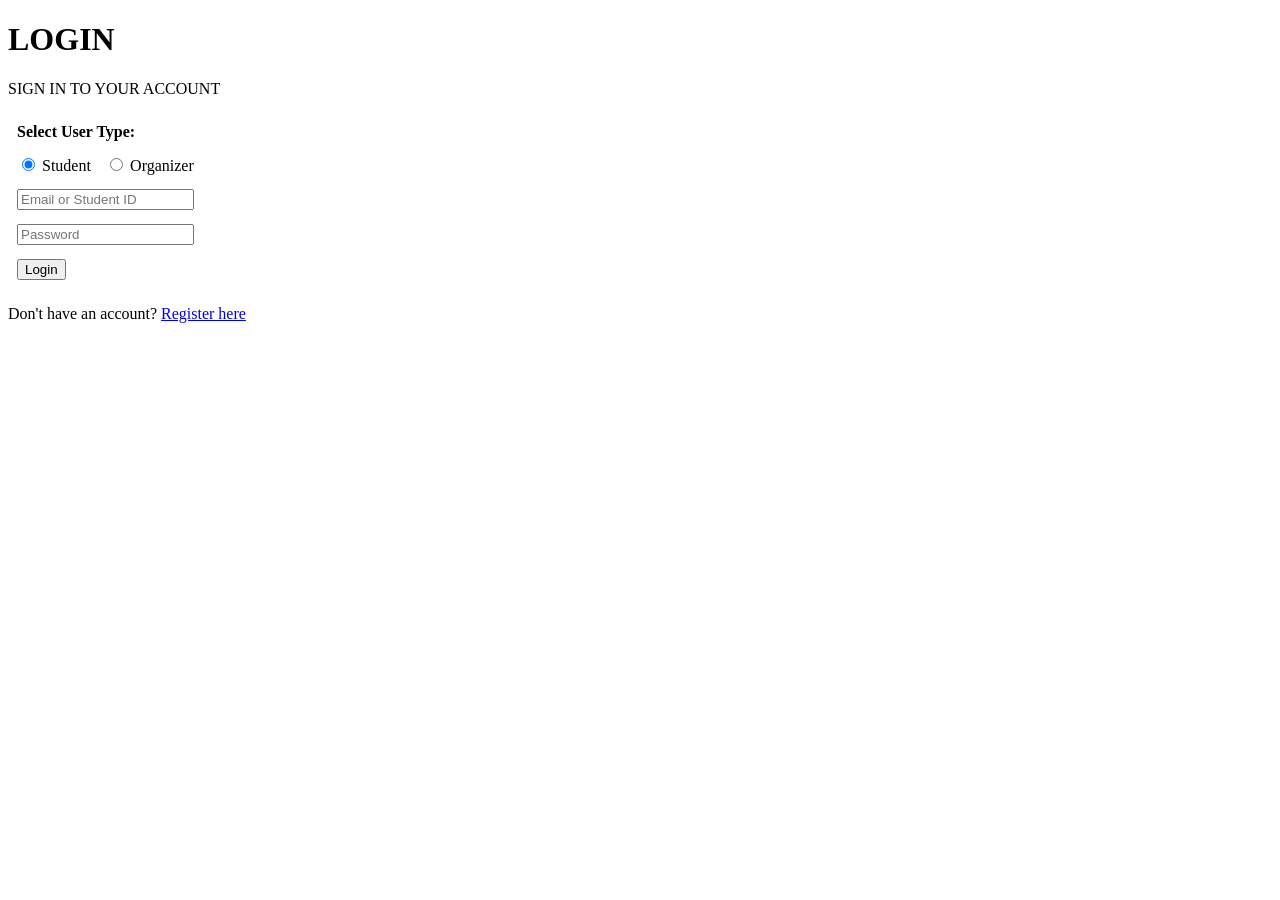
==== index.html @ cda1820b "Add admin and shared HTML pages" ====
<!doctype html>
<html>
  <head>
    <title>CampusConnect - Login</title>
    <meta charset="UTF-8" />
  </head>
  <body>
    <h1>LOGIN</h1>
    <p>SIGN IN TO YOUR ACCOUNT</p>

    <form>
      <table border="0" cellspacing="4" cellpadding="5">
        <tr>
          <td colspan="2">
            <b>Select User Type:</b>
          </td>
        </tr>
        <tr>
          <td>
            <input type="radio" name="role" value="student" checked />
            Student
          </td>
          <td>
            <input type="radio" name="role" value="organizer" />
            Organizer
          </td>
        </tr>
        <tr>
          <td colspan="2">
            <input
              type="text"
              name="loginId"
              placeholder="Email or Student ID"
              required
            />
          </td>
        </tr>
        <tr>
          <td colspan="2">
            <input
              type="password"
              name="password"
              placeholder="Password"
              required
            />
          </td>
        </tr>
        <tr>
          <td colspan="2">
            <input type="button" value="Login" />
          </td>
        </tr>
      </table>
    </form>

    <p>
      Don't have an account?
      <a href="register.html">Register here</a>
    </p>
  </body>
</html>
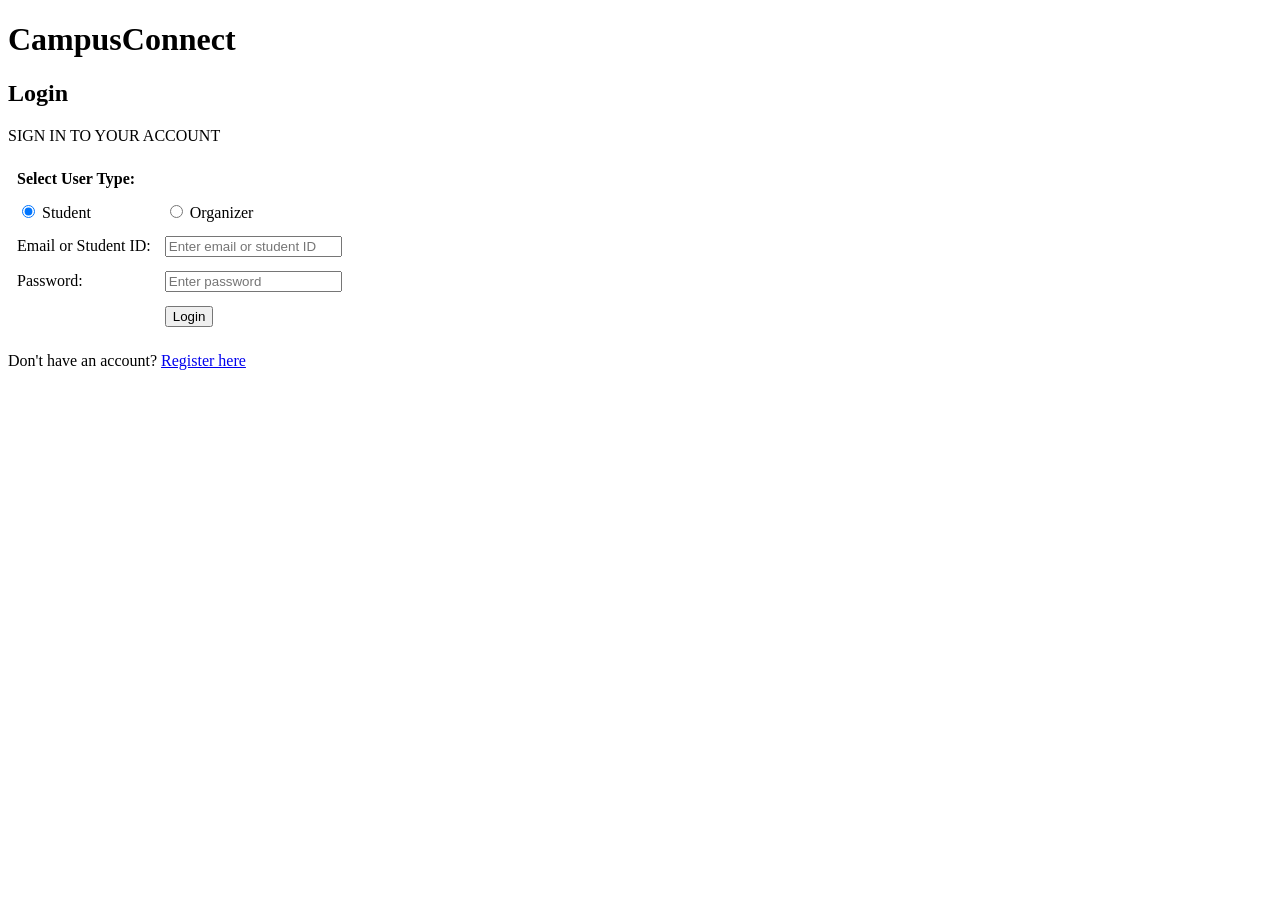
==== commit 540f0453: "Add functional storyboard buttons and navigation" ====
--- a/index.html
+++ b/index.html
@@ -5,13 +5,14 @@
     <meta charset="UTF-8" />
   </head>
   <body>
-    <h1>LOGIN</h1>
+    <h1>CampusConnect</h1>
+    <h2>Login</h2>
     <p>SIGN IN TO YOUR ACCOUNT</p>
 
-    <form>
+    <form onsubmit="return loginDemo(event);">
       <table border="0" cellspacing="4" cellpadding="5">
         <tr>
-          <td colspan="2">
+          <td colspan="3">
             <b>Select User Type:</b>
           </td>
         </tr>
@@ -26,28 +27,31 @@
           </td>
         </tr>
         <tr>
+          <td>Email or Student ID:</td>
           <td colspan="2">
             <input
               type="text"
               name="loginId"
-              placeholder="Email or Student ID"
+              placeholder="Enter email or student ID"
               required
             />
           </td>
         </tr>
         <tr>
+          <td>Password:</td>
           <td colspan="2">
             <input
               type="password"
               name="password"
-              placeholder="Password"
+              placeholder="Enter password"
               required
             />
           </td>
         </tr>
         <tr>
+          <td></td>
           <td colspan="2">
-            <input type="button" value="Login" />
+            <input type="submit" value="Login" />
           </td>
         </tr>
       </table>
@@ -57,5 +61,23 @@
       Don't have an account?
       <a href="register.html">Register here</a>
     </p>
+
+    <script>
+      function loginDemo(event) {
+        event.preventDefault();
+
+        var role = document.querySelector('input[name="role"]:checked').value;
+
+        if (role == "student") {
+          window.location.href = "student/student-dashboard.html";
+        } else if (role == "organizer") {
+          window.location.href = "organizer/organizer-dashboard.html";
+        } else {
+          window.location.href = "admin/admin-dashboard.html";
+        }
+
+        return false;
+      }
+    </script>
   </body>
 </html>
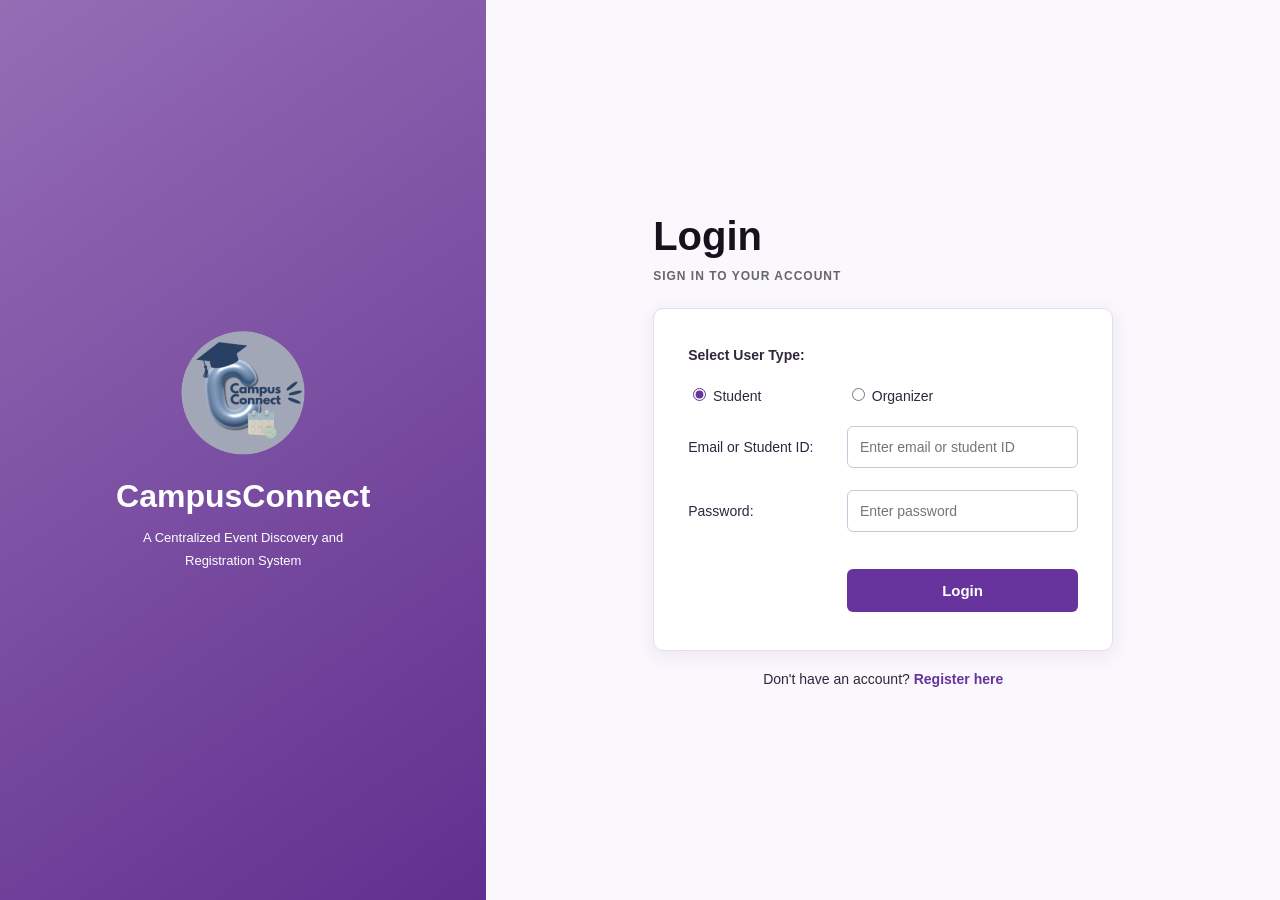
==== commit fced0bbf: "Complete CampusConnect interface styling and functionality" ====
--- a/index.html
+++ b/index.html
@@ -3,9 +3,14 @@
   <head>
     <title>CampusConnect - Login</title>
     <meta charset="UTF-8" />
+    <meta name="viewport" content="width=device-width, initial-scale=1.0" />
+    <link rel="stylesheet" href="css/style.css" />
   </head>
-  <body>
-    <h1>CampusConnect</h1>
+  <body class="login-page">
+    <h1>
+      <img src="images/logo.png" alt="CampusConnect Logo" class="auth-logo" />
+      CampusConnect
+    </h1>
     <h2>Login</h2>
     <p>SIGN IN TO YOUR ACCOUNT</p>
 
--- a/css/style.css
+++ b/css/style.css
@@ -0,0 +1,2965 @@
+/* ====================================
+   CAMPUSCONNECT - SHARED STYLESHEET
+   ==================================== */
+
+/* GENERAL PAGE DESIGN */
+* {
+    box-sizing: border-box;
+}
+
+body {
+    font-family: Arial, sans-serif;
+    background-color: #f8f5fc;
+    color: #30263d;
+    margin: 0;
+    padding: 30px;
+}
+
+/* CAMPUSCONNECT HEADER */
+body>h1 {
+    background: linear-gradient(120deg, #542481, #9264b4);
+    color: white;
+    padding: 25px 30px;
+    margin: -30px -30px 20px;
+    font-size: 30px;
+}
+
+/* HEADINGS */
+h2 {
+    color: #49236e;
+    font-size: 27px;
+    margin-top: 25px;
+}
+
+h3 {
+    color: #67349d;
+    font-size: 19px;
+}
+
+/* NAVIGATION LINKS */
+body>a {
+    display: inline-block;
+    padding: 11px 17px;
+    margin: 5px 3px;
+    background-color: white;
+    color: #67349d;
+    border-radius: 6px;
+    font-weight: bold;
+    text-decoration: none;
+}
+
+body>a:hover {
+    background-color: #67349d;
+    color: white;
+}
+
+/* NORMAL LINKS */
+a {
+    color: #67349d;
+    text-decoration: none;
+}
+
+a:hover {
+    text-decoration: underline;
+}
+
+/* HORIZONTAL LINE */
+hr {
+    border: none;
+    border-top: 1px solid #e2d6ed;
+    margin: 20px 0;
+}
+
+/* DATA TABLES */
+table[border="1"] {
+    width: 100%;
+    background-color: white;
+    border-collapse: collapse;
+    border: 1px solid #e3dbea;
+    border-radius: 8px;
+    overflow: hidden;
+    box-shadow: 0 3px 12px rgba(75, 35, 110, 0.08);
+}
+
+table[border="1"] th {
+    background-color: #67349d;
+    color: white;
+    padding: 14px;
+    text-align: left;
+    border: 1px solid #e3dbea;
+}
+
+table[border="1"] td {
+    padding: 13px;
+    border: 1px solid #e3dbea;
+}
+
+table[border="1"] tr:hover td {
+    background-color: #f5edfb;
+}
+
+/* FORM TABLES */
+table[border="0"] {
+    background-color: transparent;
+}
+
+table[border="0"] td {
+    padding: 7px;
+}
+
+/* INPUT FIELDS */
+input[type="text"],
+input[type="email"],
+input[type="password"],
+input[type="number"],
+input[type="date"],
+input[type="time"],
+select,
+textarea {
+    padding: 11px;
+    border: 1px solid #cfc4d9;
+    border-radius: 6px;
+    font-family: Arial, sans-serif;
+    font-size: 14px;
+    background-color: white;
+}
+
+input:focus,
+select:focus,
+textarea:focus {
+    outline: 2px solid #b58cda;
+    outline-offset: 1px;
+}
+
+/* BUTTONS */
+input[type="button"],
+input[type="submit"],
+button {
+    background-color: #67349d;
+    color: white;
+    border: none;
+    border-radius: 6px;
+    padding: 11px 18px;
+    font-size: 14px;
+    font-weight: bold;
+    cursor: pointer;
+}
+
+input[type="button"]:hover,
+input[type="submit"]:hover,
+button:hover {
+    background-color: #50267f;
+}
+
+/* RESET BUTTON */
+input[type="reset"],
+input[value="Reset"] {
+    background-color: #e8e0ef;
+    color: #49236e;
+    border: none;
+    border-radius: 6px;
+    padding: 11px 18px;
+    cursor: pointer;
+}
+
+input[type="reset"]:hover,
+input[value="Reset"]:hover {
+    background-color: #d5c6e3;
+}
+
+/* REVOKE ACCESS BUTTON */
+input[value="Revoke Access"] {
+    background-color: #b83d56;
+    color: white;
+}
+
+input[value="Revoke Access"]:hover {
+    background-color: #922b43;
+}
+
+/* FORM CONTAINERS */
+body>form {
+    background-color: white;
+    padding: 20px;
+    border: 1px solid #e8e0ef;
+    border-radius: 8px;
+    max-width: 100%;
+    width: fit-content;
+}
+
+/* MOBILE VIEW */
+@media (max-width: 768px) {
+    body {
+        padding: 15px;
+    }
+
+    body>h1 {
+        margin: -15px -15px 20px;
+        padding: 20px;
+    }
+
+    table[border="1"] {
+        font-size: 12px;
+    }
+
+    table[border="1"] th,
+    table[border="1"] td {
+        padding: 8px;
+    }
+
+    input[type="text"],
+    input[type="email"],
+    select {
+        max-width: 100%;
+    }
+}
+
+/* ====================================
+   CAMPUSCONNECT - LOGIN PAGE
+   ==================================== */
+
+body.login-page {
+    display: grid;
+    grid-template-columns: 38% 62%;
+    grid-template-rows: 1fr auto auto auto auto 1fr;
+    min-height: 100vh;
+    margin: 0;
+    padding: 0;
+    background-color: #faf7fd;
+    font-family: Arial, sans-serif;
+}
+
+/* LEFT PURPLE SECTION */
+body.login-page>h1 {
+    grid-column: 1;
+    grid-row: 1 / 7;
+
+    display: flex;
+    flex-direction: column;
+    align-items: center;
+    justify-content: center;
+
+    min-height: 100vh;
+    margin: 0;
+    padding: 30px;
+
+    background: linear-gradient(145deg, #956db5, #60308f);
+    color: white;
+    text-align: center;
+    font-size: 32px;
+}
+
+/* LOGO SYMBOL */
+body.login-page>h1::before {
+    content: "🎓";
+    display: block;
+    font-size: 65px;
+    margin-bottom: 15px;
+}
+
+/* SYSTEM DESCRIPTION */
+body.login-page>h1::after {
+    content: "A Centralized Event Discovery and Registration System";
+    display: block;
+    font-size: 13px;
+    font-weight: normal;
+    line-height: 1.7;
+    max-width: 230px;
+    margin-top: 12px;
+}
+
+/* RIGHT SECTION HEADING */
+body.login-page>h2 {
+    grid-column: 2;
+    grid-row: 2;
+
+    width: min(460px, 85%);
+    margin: 0 auto 10px;
+
+    color: #17111e;
+    font-size: 40px;
+}
+
+/* SUBTITLE */
+body.login-page>p:first-of-type {
+    grid-column: 2;
+    grid-row: 3;
+
+    width: min(460px, 85%);
+    margin: 0 auto 25px;
+
+    color: #666;
+    font-size: 12px;
+    font-weight: bold;
+    letter-spacing: 1px;
+}
+
+/* LOGIN FORM */
+body.login-page>form {
+    grid-column: 2;
+    grid-row: 4;
+
+    width: min(460px, 85%);
+    max-width: none;
+    margin: 0 auto;
+    padding: 25px;
+
+    background-color: white;
+    border: 1px solid #e6dcec;
+    border-radius: 10px;
+    box-shadow: 0 5px 20px rgba(80, 40, 120, 0.08);
+}
+
+/* LOGIN FORM TABLE */
+body.login-page form table {
+    width: 100%;
+}
+
+/* FORM LABELS */
+body.login-page form td {
+    padding: 9px 5px;
+    font-size: 14px;
+}
+
+/* TEXT FIELDS */
+body.login-page input[type="text"],
+body.login-page input[type="password"] {
+    width: 100%;
+    padding: 12px;
+    border: 1px solid #cfc4d9;
+    border-radius: 6px;
+}
+
+/* RADIO BUTTONS */
+body.login-page input[type="radio"] {
+    accent-color: #67349d;
+    cursor: pointer;
+}
+
+/* LOGIN BUTTON */
+body.login-page input[type="submit"] {
+    width: 100%;
+    padding: 13px;
+    margin-top: 15px;
+
+    background-color: #67349d;
+    color: white;
+    border: none;
+    border-radius: 6px;
+
+    font-size: 15px;
+    font-weight: bold;
+    cursor: pointer;
+}
+
+body.login-page input[type="submit"]:hover {
+    background-color: #50267f;
+}
+
+/* REGISTER LINK */
+body.login-page>p:last-of-type {
+    grid-column: 2;
+    grid-row: 5;
+
+    width: min(460px, 85%);
+    margin: 20px auto 0;
+
+    text-align: center;
+    font-size: 14px;
+}
+
+body.login-page>p:last-of-type a {
+    color: #67349d;
+    font-weight: bold;
+}
+
+/* MOBILE SCREEN */
+@media (max-width: 768px) {
+
+    body.login-page {
+        grid-template-columns: 100%;
+        grid-template-rows: auto auto auto auto auto;
+        padding-bottom: 35px;
+    }
+
+    body.login-page>h1 {
+        grid-column: 1;
+        grid-row: 1;
+        min-height: 200px;
+        font-size: 26px;
+    }
+
+    body.login-page>h2 {
+        grid-column: 1;
+        grid-row: 2;
+        margin-top: 30px;
+        font-size: 32px;
+    }
+
+    body.login-page>p:first-of-type {
+        grid-column: 1;
+        grid-row: 3;
+    }
+
+    body.login-page>form {
+        grid-column: 1;
+        grid-row: 4;
+        padding: 15px;
+    }
+
+    body.login-page>p:last-of-type {
+        grid-column: 1;
+        grid-row: 5;
+    }
+}
+
+/* ====================================
+   CAMPUSCONNECT - REGISTER PAGE
+   ==================================== */
+
+body.register-page {
+    display: grid;
+    grid-template-columns: 38% 62%;
+    grid-template-rows: 1fr auto auto auto auto 1fr;
+    min-height: 100vh;
+    margin: 0;
+    padding: 0;
+    background-color: #faf7fd;
+    font-family: Arial, sans-serif;
+}
+
+/* LEFT PURPLE SECTION */
+body.register-page>h1 {
+    grid-column: 1;
+    grid-row: 1 / 7;
+
+    display: flex;
+    flex-direction: column;
+    align-items: center;
+    justify-content: center;
+
+    min-height: 100vh;
+    margin: 0;
+    padding: 30px;
+
+    background: linear-gradient(145deg, #956db5, #60308f);
+    color: white;
+    text-align: center;
+    font-size: 32px;
+}
+
+/* LOGO SYMBOL */
+body.register-page>h1::before {
+    content: "🎓";
+    display: block;
+    font-size: 65px;
+    margin-bottom: 15px;
+}
+
+/* SYSTEM DESCRIPTION */
+body.register-page>h1::after {
+    content: "A Centralized Event Discovery and Registration System";
+    display: block;
+    font-size: 13px;
+    font-weight: normal;
+    line-height: 1.7;
+    max-width: 230px;
+    margin-top: 12px;
+}
+
+/* CREATE ACCOUNT HEADING */
+body.register-page>h2 {
+    grid-column: 2;
+    grid-row: 2;
+
+    width: min(500px, 88%);
+    margin: 0 auto 10px;
+
+    color: #17111e;
+    font-size: 40px;
+}
+
+/* SUBTITLE */
+body.register-page>p:first-of-type {
+    grid-column: 2;
+    grid-row: 3;
+
+    width: min(500px, 88%);
+    margin: 0 auto 20px;
+
+    color: #666;
+    font-size: 11px;
+    font-weight: bold;
+    letter-spacing: 1px;
+}
+
+/* REGISTRATION FORM */
+body.register-page>form {
+    grid-column: 2;
+    grid-row: 4;
+
+    width: min(500px, 88%);
+    max-width: none;
+    margin: 0 auto;
+    padding: 0;
+
+    background: transparent;
+    border: none;
+    border-radius: 0;
+    box-shadow: none;
+}
+
+/* FORM TABLE LAYOUT */
+body.register-page form table {
+    display: block;
+    width: 100%;
+}
+
+body.register-page form tbody {
+    display: grid;
+    grid-template-columns: 1fr 1fr;
+    gap: 12px;
+}
+
+/* EACH FORM ROW */
+body.register-page form tr {
+    display: flex;
+    flex-direction: column;
+    grid-column: span 2;
+    min-width: 0;
+}
+
+/* FACULTY AND COURSE SIDE BY SIDE */
+body.register-page form tr:nth-child(4),
+body.register-page form tr:nth-child(5) {
+    grid-column: span 1;
+}
+
+/* FORM CELLS */
+body.register-page form td {
+    display: block;
+    width: 100%;
+    padding: 3px 0;
+    font-size: 14px;
+}
+
+/* FIELD LABELS */
+body.register-page form td:first-child {
+    color: #49236e;
+    font-weight: bold;
+}
+
+/* TEXT INPUTS */
+body.register-page input[type="text"],
+body.register-page input[type="email"],
+body.register-page input[type="password"] {
+    width: 100%;
+    height: 44px;
+    padding: 12px;
+
+    background-color: white;
+    border: 1px solid #cfc4d9;
+    border-radius: 6px;
+    font-size: 14px;
+}
+
+/* INPUT FOCUS */
+body.register-page input:focus {
+    outline: 2px solid #b58cda;
+    outline-offset: 1px;
+}
+
+/* REGISTER BUTTON ROW */
+body.register-page form tr:last-child td:first-child:empty {
+    display: none;
+}
+
+/* REGISTER BUTTON */
+body.register-page input[type="submit"] {
+    width: 100%;
+    height: 45px;
+    margin-top: 10px;
+
+    background-color: #67349d;
+    color: white;
+    border: none;
+    border-radius: 6px;
+
+    font-size: 15px;
+    font-weight: bold;
+    cursor: pointer;
+}
+
+body.register-page input[type="submit"]:hover {
+    background-color: #50267f;
+}
+
+/* CLEAR BUTTON, IF PRESENT */
+body.register-page input[type="reset"] {
+    width: 100%;
+    margin-top: 8px;
+}
+
+/* LOGIN LINK */
+body.register-page>p:last-of-type {
+    grid-column: 2;
+    grid-row: 5;
+
+    width: min(500px, 88%);
+    margin: 20px auto 0;
+
+    text-align: center;
+    font-size: 14px;
+}
+
+body.register-page>p:last-of-type a {
+    color: #67349d;
+    font-weight: bold;
+}
+
+/* MOBILE SCREEN */
+@media (max-width: 768px) {
+
+    body.register-page {
+        grid-template-columns: 100%;
+        grid-template-rows: auto auto auto auto auto;
+        padding-bottom: 35px;
+    }
+
+    body.register-page>h1 {
+        grid-column: 1;
+        grid-row: 1;
+        min-height: 190px;
+        font-size: 26px;
+    }
+
+    body.register-page>h2 {
+        grid-column: 1;
+        grid-row: 2;
+        margin-top: 30px;
+        font-size: 32px;
+    }
+
+    body.register-page>p:first-of-type {
+        grid-column: 1;
+        grid-row: 3;
+    }
+
+    body.register-page>form {
+        grid-column: 1;
+        grid-row: 4;
+    }
+
+    body.register-page>p:last-of-type {
+        grid-column: 1;
+        grid-row: 5;
+    }
+}
+
+@media (max-width: 480px) {
+
+    body.register-page form tr:nth-child(4),
+    body.register-page form tr:nth-child(5) {
+        grid-column: span 2;
+    }
+}
+
+/* ====================================
+   CAMPUSCONNECT - ADMIN DASHBOARD
+   ==================================== */
+
+/* ADMIN PAGE BACKGROUND */
+body.admin-page {
+    background-color: #f8f5fc;
+    min-height: 100vh;
+    padding: 30px;
+    color: #30263d;
+}
+
+/* HEADER */
+body.admin-page>h1 {
+    background: linear-gradient(120deg, #542481, #9264b4);
+    color: white;
+    padding: 28px 35px;
+    margin: -30px -30px 25px;
+    font-size: 30px;
+}
+
+/* NAVIGATION */
+body.admin-page>a {
+    display: inline-block;
+    background-color: white;
+    color: #67349d;
+    padding: 12px 20px;
+    margin: 3px;
+    border-radius: 7px;
+    font-weight: bold;
+    text-decoration: none;
+}
+
+body.admin-page>a:hover {
+    background-color: #67349d;
+    color: white;
+}
+
+/* DIVIDER */
+body.admin-page>hr {
+    border: none;
+    border-top: 1px solid #e3d9ec;
+    margin: 25px 0;
+}
+
+/* SECTION HEADINGS */
+body.admin-page>h2 {
+    color: #49236e;
+    font-size: 28px;
+    margin-bottom: 25px;
+}
+
+body.admin-page>h3 {
+    color: #67349d;
+    font-size: 20px;
+    margin-top: 30px;
+    margin-bottom: 18px;
+}
+
+/* ====================================
+   SYSTEM OVERVIEW STATISTICS
+   ==================================== */
+
+body.admin-page>table[border="1"]:first-of-type {
+    width: 100%;
+    background: transparent;
+    border: none;
+    border-collapse: separate;
+    border-spacing: 12px 0;
+    box-shadow: none;
+    table-layout: fixed;
+}
+
+/* STATISTIC TITLES */
+body.admin-page>table:first-of-type th {
+    background-color: #eee5f6;
+    color: #67349d;
+    text-align: center;
+    font-size: 15px;
+    padding: 20px;
+    border: 1px solid #e5d9f0;
+    border-bottom: none;
+    border-radius: 10px 10px 0 0;
+}
+
+/* STATISTIC NUMBERS */
+body.admin-page>table:first-of-type td {
+    background-color: white;
+    color: #67349d;
+    text-align: center;
+    font-size: 36px;
+    font-weight: bold;
+    padding: 20px;
+    border: 1px solid #e5d9f0;
+    border-top: none;
+    border-radius: 0 0 10px 10px;
+}
+
+/* ====================================
+   SEARCH ORGANIZER FORM
+   ==================================== */
+
+body.admin-page>form {
+    background-color: white;
+    padding: 22px;
+    border: 1px solid #e5d9f0;
+    border-radius: 10px;
+    width: fit-content;
+    max-width: 100%;
+    box-shadow: 0 3px 12px rgba(75, 35, 110, 0.05);
+}
+
+body.admin-page form table {
+    background-color: transparent;
+}
+
+body.admin-page form td {
+    padding: 8px;
+}
+
+body.admin-page input[type="text"] {
+    padding: 12px;
+    border: 1px solid #cfc4d9;
+    border-radius: 6px;
+    font-size: 14px;
+}
+
+/* SEARCH BUTTON */
+body.admin-page input[value="Search"] {
+    background-color: #67349d;
+    color: white;
+    border: none;
+    padding: 12px 20px;
+    border-radius: 6px;
+    cursor: pointer;
+}
+
+body.admin-page input[value="Search"]:hover {
+    background-color: #50267f;
+}
+
+/* RESET BUTTON */
+body.admin-page input[value="Reset"] {
+    background-color: #e8e0ef;
+    color: #49236e;
+    border: none;
+    padding: 12px 20px;
+    border-radius: 6px;
+    cursor: pointer;
+}
+
+/* ====================================
+   ORGANIZER INFORMATION TABLE
+   ==================================== */
+
+body.admin-page>table[border="1"]:last-of-type {
+    width: 100%;
+    border-collapse: collapse;
+    background-color: white;
+    border: 1px solid #e3dbea;
+    border-radius: 10px;
+    overflow: hidden;
+    box-shadow: 0 4px 15px rgba(75, 35, 110, 0.07);
+}
+
+body.admin-page>table:last-of-type th {
+    background-color: #67349d;
+    color: white;
+    padding: 16px;
+    text-align: left;
+}
+
+body.admin-page>table:last-of-type td {
+    padding: 15px;
+    border: 1px solid #e3dbea;
+}
+
+body.admin-page>table:last-of-type tr:hover td {
+    background-color: #f3ebfa;
+}
+
+/* VIEW BUTTON */
+body.admin-page input[value="View"] {
+    background-color: #67349d;
+    color: white;
+    border: none;
+    border-radius: 6px;
+    padding: 10px 20px;
+    font-weight: bold;
+    cursor: pointer;
+}
+
+body.admin-page input[value="View"]:hover {
+    background-color: #50267f;
+}
+
+/* MOBILE SCREEN */
+@media (max-width: 768px) {
+    body.admin-page {
+        padding: 15px;
+    }
+
+    body.admin-page>h1 {
+        margin: -15px -15px 20px;
+    }
+
+    body.admin-page>table:first-of-type th {
+        font-size: 12px;
+        padding: 12px 5px;
+    }
+
+    body.admin-page>table:first-of-type td {
+        font-size: 24px;
+        padding: 12px 5px;
+    }
+
+    body.admin-page>table:last-of-type {
+        display: block;
+        overflow-x: auto;
+    }
+
+    body.admin-page>form {
+        overflow-x: auto;
+    }
+}
+
+/* ====================================
+   CAMPUSCONNECT - MONITOR EVENTS
+   ==================================== */
+
+/* PAGE BACKGROUND */
+body.monitor-events-page {
+    background-color: #f8f5fc;
+    min-height: 100vh;
+}
+
+/* EVENT OVERVIEW CARDS */
+body.monitor-events-page>table[border="1"]:first-of-type {
+    width: 100%;
+    border: none;
+    border-collapse: separate;
+    border-spacing: 12px 0;
+    table-layout: fixed;
+    background: transparent;
+    box-shadow: none;
+}
+
+/* CARD HEADINGS */
+body.monitor-events-page>table:first-of-type th {
+    background-color: #eee5f6;
+    color: #67349d;
+    text-align: center;
+    padding: 20px;
+    border: 1px solid #e5d9f0;
+    border-bottom: none;
+    border-radius: 10px 10px 0 0;
+}
+
+/* CARD NUMBERS */
+body.monitor-events-page>table:first-of-type td {
+    background-color: white;
+    color: #67349d;
+    font-size: 36px;
+    font-weight: bold;
+    text-align: center;
+    padding: 20px;
+    border: 1px solid #e5d9f0;
+    border-top: none;
+    border-radius: 0 0 10px 10px;
+}
+
+/* SEARCH EVENTS SECTION */
+body.monitor-events-page>form {
+    background-color: white;
+    padding: 22px;
+    border: 1px solid #e5d9f0;
+    border-radius: 10px;
+    width: fit-content;
+    max-width: 100%;
+    overflow-x: auto;
+    box-shadow: 0 3px 12px rgba(75, 35, 110, 0.05);
+}
+
+/* EVENT LIST */
+body.monitor-events-page>table[border="1"]:last-of-type {
+    width: 100%;
+    border-collapse: collapse;
+    background-color: white;
+    border-radius: 10px;
+    overflow: hidden;
+    box-shadow: 0 4px 15px rgba(75, 35, 110, 0.07);
+}
+
+/* EVENT TABLE HEADER */
+body.monitor-events-page>table:last-of-type th {
+    background-color: #67349d;
+    color: white;
+    padding: 15px;
+    text-align: left;
+}
+
+/* EVENT TABLE DATA */
+body.monitor-events-page>table:last-of-type td {
+    padding: 14px;
+    border: 1px solid #e3dbea;
+}
+
+/* HOVER EFFECT */
+body.monitor-events-page>table:last-of-type tr:hover td {
+    background-color: #f3ebfa;
+}
+
+/* VIEW EVENT BUTTON */
+body.monitor-events-page input[value="View"] {
+    background-color: #67349d;
+    color: white;
+    border-radius: 6px;
+    padding: 10px 18px;
+}
+
+body.monitor-events-page input[value="View"]:hover {
+    background-color: #50267f;
+}
+
+/* MOBILE SCREEN */
+@media (max-width: 768px) {
+    body.monitor-events-page>table:first-of-type th {
+        font-size: 12px;
+        padding: 10px 5px;
+    }
+
+    body.monitor-events-page>table:first-of-type td {
+        font-size: 24px;
+        padding: 12px 5px;
+    }
+
+    body.monitor-events-page>table:last-of-type {
+        display: block;
+        overflow-x: auto;
+    }
+}
+
+/* ====================================
+   STUDENT DASHBOARD
+   ==================================== */
+
+body.student-page {
+    background-color: #f8f5fc;
+    min-height: 100vh;
+    margin: 0;
+    padding: 0;
+}
+
+/* NAVIGATION BAR */
+body.student-page>header {
+    background: linear-gradient(120deg, #542481, #9264b4);
+    padding: 15px 30px;
+}
+
+body.student-page header nav table {
+    width: 100%;
+    border-collapse: collapse;
+    background: transparent;
+}
+
+body.student-page header nav td {
+    border: none;
+    padding: 12px;
+}
+
+body.student-page header strong {
+    color: white;
+    font-size: 25px;
+}
+
+body.student-page header nav a {
+    color: white;
+    font-size: 15px;
+    font-weight: bold;
+    text-decoration: none;
+    padding: 12px 16px;
+    border-radius: 6px;
+}
+
+body.student-page header nav a:hover {
+    background-color: rgba(255, 255, 255, 0.2);
+}
+
+/* ACTIVE DASHBOARD LINK */
+body.student-page header nav a[href="student-dashboard.html"] {
+    background-color: rgba(255, 255, 255, 0.2);
+}
+
+/* MAIN CONTENT */
+body.student-page main {
+    padding: 35px;
+}
+
+/* DASHBOARD HEADER */
+body.student-page .dashboard-header h1 {
+    color: #49236e;
+    font-size: 30px;
+    margin-bottom: 10px;
+}
+
+body.student-page .dashboard-header p {
+    color: #665875;
+    font-size: 16px;
+    margin-bottom: 30px;
+}
+
+/* ====================================
+   EVENT OVERVIEW CARDS
+   ==================================== */
+
+body.student-page .event-overview table {
+    width: 100%;
+    border-collapse: separate;
+    border-spacing: 12px;
+    table-layout: fixed;
+    background: transparent;
+}
+
+body.student-page .event-overview td {
+    background-color: white;
+    border: 1px solid #e5d9f0;
+    border-radius: 10px;
+    text-align: center;
+    padding: 30px 15px;
+    box-shadow: 0 4px 12px rgba(75, 35, 110, 0.06);
+}
+
+body.student-page .event-overview td:hover {
+    background-color: #f3ebfa;
+}
+
+/* STATISTIC NUMBERS */
+body.student-page .event-overview h2 {
+    color: #67349d;
+    font-size: 38px;
+    margin: 0 0 12px;
+}
+
+/* STATISTIC LABELS */
+body.student-page .event-overview a {
+    color: #67349d;
+    font-size: 16px;
+    font-weight: bold;
+    text-decoration: none;
+}
+
+body.student-page .event-overview a:hover {
+    text-decoration: underline;
+}
+
+/* ====================================
+   UPCOMING EVENTS
+   ==================================== */
+
+body.student-page .upcoming-events {
+    margin-top: 35px;
+}
+
+body.student-page .upcoming-events h2 {
+    color: #49236e;
+    font-size: 26px;
+    margin-bottom: 15px;
+}
+
+body.student-page .upcoming-events>a {
+    display: inline-block;
+    color: #67349d;
+    font-weight: bold;
+    text-decoration: none;
+    margin-bottom: 20px;
+}
+
+body.student-page .upcoming-events>a:hover {
+    text-decoration: underline;
+}
+
+/* UPCOMING EVENT TABLE */
+body.student-page .upcoming-events table {
+    width: 100%;
+    border-collapse: collapse;
+    background-color: white;
+    border-radius: 10px;
+    overflow: hidden;
+    box-shadow: 0 4px 15px rgba(75, 35, 110, 0.07);
+}
+
+body.student-page .upcoming-events th {
+    background-color: #67349d;
+    color: white;
+    padding: 16px;
+    text-align: left;
+}
+
+body.student-page .upcoming-events td {
+    padding: 16px;
+    border: 1px solid #e3dbea;
+}
+
+body.student-page .upcoming-events tbody tr:hover td {
+    background-color: #f3ebfa;
+}
+
+/* MOBILE VIEW */
+@media (max-width: 768px) {
+    body.student-page>header {
+        padding: 12px;
+        overflow-x: auto;
+    }
+
+    body.student-page header nav table {
+        min-width: 550px;
+    }
+
+    body.student-page main {
+        padding: 15px;
+    }
+
+    body.student-page .event-overview table,
+    body.student-page .event-overview tbody,
+    body.student-page .event-overview tr,
+    body.student-page .event-overview td {
+        display: block;
+        width: 100%;
+    }
+
+    body.student-page .event-overview table {
+        border-spacing: 0;
+    }
+
+    body.student-page .event-overview td {
+        margin-bottom: 12px;
+    }
+
+    body.student-page .upcoming-events table {
+        display: block;
+        overflow-x: auto;
+    }
+}
+
+/* ====================================
+   CAMPUSCONNECT - DISCOVER EVENTS
+   ==================================== */
+
+/* PAGE BACKGROUND */
+body.student-events-page {
+    background-color: #f8f5fc;
+    min-height: 100vh;
+}
+
+/* PAGE HEADER */
+body.student-events-page .page-header {
+    margin-bottom: 30px;
+}
+
+body.student-events-page .page-header h1 {
+    color: #49236e;
+    font-size: 30px;
+    margin-bottom: 10px;
+}
+
+body.student-events-page .page-header p {
+    color: #665875;
+    font-size: 16px;
+}
+
+/* ====================================
+   SEARCH AND FILTER SECTION
+   ==================================== */
+
+body.student-events-page .search-filter {
+    background-color: white;
+    padding: 20px;
+    border: 1px solid #e5d9f0;
+    border-radius: 10px;
+    margin-bottom: 30px;
+    box-shadow: 0 3px 12px rgba(75, 35, 110, 0.05);
+}
+
+body.student-events-page .search-filter table {
+    width: 100%;
+    border-collapse: separate;
+    border-spacing: 5px;
+}
+
+body.student-events-page .search-filter td {
+    padding: 5px;
+}
+
+/* SEARCH INPUT */
+body.student-events-page input[type="search"] {
+    width: 100%;
+    padding: 12px;
+    border: 1px solid #cfc4d9;
+    border-radius: 6px;
+    font-size: 14px;
+    font-family: Arial, sans-serif;
+}
+
+/* CATEGORY FILTER */
+body.student-events-page .search-filter select {
+    padding: 12px;
+    border: 1px solid #cfc4d9;
+    border-radius: 6px;
+    background-color: white;
+}
+
+/* DATE FILTER */
+body.student-events-page input[type="date"] {
+    padding: 12px;
+    border: 1px solid #cfc4d9;
+    border-radius: 6px;
+}
+
+/* SEARCH BUTTON */
+body.student-events-page .search-filter button {
+    background-color: #67349d;
+    color: white;
+    padding: 12px 20px;
+    border: none;
+    border-radius: 6px;
+    font-weight: bold;
+    cursor: pointer;
+}
+
+body.student-events-page .search-filter button:hover {
+    background-color: #50267f;
+}
+
+/* RESET BUTTON */
+body.student-events-page .search-filter button:last-child {
+    background-color: #e8e0ef;
+    color: #49236e;
+}
+
+/* ====================================
+   EVENT LIST SECTION
+   ==================================== */
+
+body.student-events-page #event-list {
+    margin-top: 25px;
+}
+
+/* TWO-COLUMN EVENT LAYOUT */
+body.student-events-page #event-list>table {
+    width: 100%;
+    border-collapse: separate;
+    border-spacing: 15px;
+    table-layout: fixed;
+    background: transparent;
+}
+
+/* EVENT CARD CONTAINER */
+body.student-events-page #event-container>tr>td {
+    width: 50%;
+    padding: 0;
+    border: none;
+    vertical-align: top;
+}
+
+/* INDIVIDUAL EVENT CARD */
+body.student-events-page .event-card {
+    background-color: white;
+    border: 1px solid #e5d9f0;
+    border-radius: 10px;
+    overflow: hidden;
+    height: 100%;
+    box-shadow: 0 4px 15px rgba(75, 35, 110, 0.07);
+    transition: transform 0.2s, box-shadow 0.2s;
+}
+
+body.student-events-page .event-card:hover {
+    transform: translateY(-3px);
+    box-shadow: 0 7px 20px rgba(75, 35, 110, 0.13);
+}
+
+/* REMOVE INNER TABLE BORDERS */
+body.student-events-page .event-card table {
+    width: 100%;
+    height: 100%;
+    border: none;
+    border-collapse: collapse;
+    box-shadow: none;
+    background: transparent;
+}
+
+body.student-events-page .event-card td {
+    padding: 20px;
+    border: none;
+    background-color: white;
+    vertical-align: top;
+}
+
+/* EVENT IMAGE */
+body.student-events-page .event-card img {
+    display: block;
+    width: 100%;
+    height: 210px;
+    object-fit: cover;
+    border-radius: 7px;
+    margin-bottom: 18px;
+}
+
+/* EVENT TITLE */
+body.student-events-page .event-card h2 {
+    color: #49236e;
+    font-size: 22px;
+    margin: 12px 0;
+}
+
+/* EVENT INFORMATION */
+body.student-events-page .event-card p {
+    color: #665875;
+    font-size: 14px;
+    line-height: 1.7;
+    margin: 12px 0;
+}
+
+/* FREE EVENT TEXT */
+body.student-events-page .event-card strong {
+    color: #67349d;
+    font-weight: bold;
+}
+
+/* VIEW DETAILS BUTTON */
+body.student-events-page .event-card a {
+    display: inline-block;
+    background-color: #67349d;
+    color: white;
+    padding: 11px 20px;
+    border-radius: 6px;
+    font-size: 14px;
+    font-weight: bold;
+    text-decoration: none;
+}
+
+body.student-events-page .event-card a:hover {
+    background-color: #50267f;
+}
+
+/* NO EVENTS MESSAGE */
+body.student-events-page #no-events {
+    text-align: center;
+    background-color: white;
+    color: #665875;
+    padding: 30px;
+    border-radius: 10px;
+    border: 1px solid #e5d9f0;
+}
+
+body.student-events-page #no-events[hidden] {
+    display: none;
+}
+
+/* ====================================
+   MOBILE SCREEN
+   ==================================== */
+
+@media (max-width: 768px) {
+
+    body.student-events-page .search-filter {
+        padding: 15px;
+    }
+
+    body.student-events-page .search-filter tr {
+        display: flex;
+        flex-wrap: wrap;
+        gap: 8px;
+    }
+
+    body.student-events-page .search-filter td {
+        display: block;
+    }
+
+    body.student-events-page #event-list>table,
+    body.student-events-page #event-container,
+    body.student-events-page #event-container>tr,
+    body.student-events-page #event-container>tr>td {
+        display: block;
+        width: 100%;
+    }
+
+    body.student-events-page #event-container>tr>td {
+        margin-bottom: 20px;
+    }
+}
+
+/* ====================================
+   CAMPUSCONNECT - EVENT DETAILS PAGE
+   ==================================== */
+
+/* PAGE BACKGROUND */
+body.student-details-page {
+    background-color: #f8f5fc;
+    min-height: 100vh;
+}
+
+/* BACK TO EVENTS LINK */
+body.student-details-page main>p>a {
+    display: inline-block;
+    color: #67349d;
+    font-size: 15px;
+    font-weight: bold;
+    text-decoration: none;
+    margin-bottom: 25px;
+}
+
+body.student-details-page main>p>a:hover {
+    text-decoration: underline;
+}
+
+/* ====================================
+   EVENT DETAILS CONTAINER
+   ==================================== */
+
+body.student-details-page #event-details {
+    background-color: white;
+    border: 1px solid #e5d9f0;
+    border-radius: 12px;
+    padding: 25px;
+    box-shadow: 0 4px 15px rgba(75, 35, 110, 0.08);
+}
+
+/* MAIN EVENT TABLE */
+body.student-details-page #event-details>table {
+    width: 100%;
+    border-collapse: collapse;
+    background: transparent;
+}
+
+/* IMAGE AND INFORMATION COLUMNS */
+body.student-details-page #event-details>table>tbody>tr:first-child>td {
+    padding: 20px;
+    vertical-align: top;
+}
+
+/* EVENT IMAGE */
+body.student-details-page #event-image {
+    display: block;
+    width: 100%;
+    height: 320px;
+    object-fit: cover;
+    border-radius: 10px;
+}
+
+/* EVENT TITLE */
+body.student-details-page #event-name {
+    color: #49236e;
+    font-size: 32px;
+    margin-top: 0;
+    margin-bottom: 18px;
+}
+
+/* EVENT CATEGORY */
+body.student-details-page #event-category {
+    color: #67349d;
+    font-weight: bold;
+    font-size: 15px;
+}
+
+/* FREE EVENT LABEL */
+body.student-details-page #event-details strong {
+    color: #67349d;
+}
+
+/* EVENT DESCRIPTION */
+body.student-details-page #event-description {
+    color: #665875;
+    font-size: 15px;
+    line-height: 1.8;
+    margin: 20px 0;
+}
+
+/* ====================================
+   EVENT INFORMATION
+   ==================================== */
+
+/* DATE, LOCATION, TIME, DEADLINE */
+body.student-details-page #event-details table table {
+    width: 100%;
+    background-color: #f8f5fc;
+    border-radius: 8px;
+    border-collapse: separate;
+    border-spacing: 0;
+    padding: 12px;
+}
+
+/* INFORMATION CELLS */
+body.student-details-page #event-details table table td {
+    padding: 12px 8px;
+    color: #4b4058;
+    font-size: 14px;
+    border: none;
+}
+
+/* INFORMATION LABELS */
+body.student-details-page #event-details table table strong {
+    color: #49236e;
+    font-weight: bold;
+}
+
+/* ====================================
+   EVENT NOTICE
+   ==================================== */
+
+body.student-details-page #event-notice {
+    background-color: #fff2e5;
+    color: #9a5b18;
+    border: 1px solid #f3d6ae;
+    padding: 12px;
+    border-radius: 6px;
+    font-weight: bold;
+    font-size: 14px;
+    margin-bottom: 20px;
+}
+
+body.student-details-page #event-notice[hidden] {
+    display: none;
+}
+
+/* ====================================
+   EVENT ACTION BUTTONS
+   ==================================== */
+
+/* BUTTON CONTAINER */
+body.student-details-page #event-details>table>tbody>tr:last-child>td {
+    padding: 20px;
+    border-top: 1px solid #e5d9f0;
+}
+
+/* REGISTER BUTTON */
+body.student-details-page #register-button {
+    background-color: #67349d;
+    color: white;
+    padding: 13px 30px;
+    border: none;
+    border-radius: 6px;
+    font-size: 15px;
+    font-weight: bold;
+    cursor: pointer;
+    margin-right: 10px;
+}
+
+body.student-details-page #register-button:hover {
+    background-color: #50267f;
+}
+
+/* ADD TO MY INTEREST BUTTON */
+body.student-details-page #interest-button {
+    background-color: white;
+    color: #67349d;
+    padding: 12px 25px;
+    border: 2px solid #67349d;
+    border-radius: 6px;
+    font-size: 15px;
+    font-weight: bold;
+    cursor: pointer;
+}
+
+body.student-details-page #interest-button:hover {
+    background-color: #f3ebfa;
+}
+
+/* DISABLED BUTTONS */
+body.student-details-page button:disabled {
+    background-color: #e8e0ef !important;
+    color: #867395 !important;
+    border-color: #d8cbe3 !important;
+    cursor: not-allowed;
+}
+
+/* ====================================
+   MOBILE SCREEN
+   ==================================== */
+
+@media (max-width: 768px) {
+
+    body.student-details-page main {
+        padding: 15px;
+    }
+
+    body.student-details-page #event-details {
+        padding: 12px;
+    }
+
+    /* STACK IMAGE AND INFORMATION */
+    body.student-details-page #event-details>table>tbody>tr:first-child>td {
+        display: block;
+        width: 100%;
+        padding: 12px;
+    }
+
+    body.student-details-page #event-image {
+        height: 230px;
+    }
+
+    body.student-details-page #event-name {
+        font-size: 25px;
+    }
+
+    /* STACK ACTION BUTTONS */
+    body.student-details-page #register-button,
+    body.student-details-page #interest-button {
+        display: block;
+        width: 100%;
+        margin: 8px 0;
+    }
+}
+
+/* ====================================
+   CAMPUSCONNECT - REGISTERED EVENT HISTORY
+   ==================================== */
+
+/* PAGE BACKGROUND */
+body.student-tickets-page {
+    background-color: #f8f5fc;
+    min-height: 100vh;
+}
+
+/* BACK TO DASHBOARD LINK */
+body.student-tickets-page main>p>a {
+    display: inline-block;
+    color: #67349d;
+    font-size: 15px;
+    font-weight: bold;
+    text-decoration: none;
+    margin-bottom: 20px;
+}
+
+body.student-tickets-page main>p>a:hover {
+    text-decoration: underline;
+}
+
+/* ====================================
+   PAGE HEADER
+   ==================================== */
+
+body.student-tickets-page .page-header {
+    margin-bottom: 25px;
+}
+
+body.student-tickets-page .page-header h1 {
+    color: #49236e;
+    font-size: 30px;
+    margin-bottom: 10px;
+}
+
+body.student-tickets-page .page-header p {
+    color: #665875;
+    font-size: 16px;
+}
+
+/* ====================================
+   EVENT FILTER TABS
+   ==================================== */
+
+body.student-tickets-page .event-filter {
+    margin-bottom: 25px;
+}
+
+/* FILTER TABLE */
+body.student-tickets-page .event-filter table {
+    width: 100%;
+    border-collapse: separate;
+    border-spacing: 8px;
+    background: transparent;
+    border: none;
+    box-shadow: none;
+}
+
+/* INDIVIDUAL FILTER BOXES */
+body.student-tickets-page .event-filter td {
+    background-color: white;
+    border: 1px solid #e5d9f0;
+    border-radius: 8px;
+    padding: 0;
+    text-align: center;
+    box-shadow: 0 3px 10px rgba(75, 35, 110, 0.05);
+}
+
+/* FILTER LINKS */
+body.student-tickets-page .event-filter a {
+    display: block;
+    color: #67349d;
+    font-size: 16px;
+    font-weight: bold;
+    padding: 18px;
+    text-decoration: none;
+    border-radius: 8px;
+}
+
+/* HOVER EFFECT */
+body.student-tickets-page .event-filter a:hover {
+    background-color: #f3ebfa;
+}
+
+/* ====================================
+   REGISTERED EVENTS TABLE
+   ==================================== */
+
+body.student-tickets-page .registered-events {
+    margin-top: 20px;
+    overflow-x: auto;
+}
+
+/* TABLE CONTAINER */
+body.student-tickets-page .registered-events table {
+    width: 100%;
+    border-collapse: collapse;
+    background-color: white;
+    border-radius: 10px;
+    overflow: hidden;
+    box-shadow: 0 4px 15px rgba(75, 35, 110, 0.07);
+}
+
+/* TABLE HEADINGS */
+body.student-tickets-page .registered-events th {
+    background-color: #67349d;
+    color: white;
+    font-size: 15px;
+    padding: 18px;
+    text-align: left;
+}
+
+/* TABLE DATA */
+body.student-tickets-page .registered-events td {
+    padding: 18px;
+    color: #4b4058;
+    font-size: 14px;
+    border: 1px solid #e3dbea;
+}
+
+/* HOVER EFFECT */
+body.student-tickets-page .registered-events tbody tr:hover td {
+    background-color: #f3ebfa;
+}
+
+/* EVENT NAME */
+body.student-tickets-page .registered-events td:first-child {
+    font-weight: bold;
+    color: #49236e;
+}
+
+/* STATUS COLUMN */
+body.student-tickets-page .registered-events td:nth-child(3) {
+    color: #67349d;
+    font-weight: bold;
+}
+
+/* ====================================
+   VIEW EVENT BUTTON
+   ==================================== */
+
+body.student-tickets-page .registered-events td a {
+    display: inline-block;
+    background-color: #67349d;
+    color: white;
+    padding: 10px 22px;
+    border-radius: 6px;
+    font-size: 14px;
+    font-weight: bold;
+    text-decoration: none;
+}
+
+body.student-tickets-page .registered-events td a:hover {
+    background-color: #50267f;
+}
+
+/* ====================================
+   MOBILE SCREEN
+   ==================================== */
+
+@media (max-width: 768px) {
+
+    body.student-tickets-page .page-header h1 {
+        font-size: 25px;
+    }
+
+    body.student-tickets-page .event-filter a {
+        font-size: 12px;
+        padding: 13px 5px;
+    }
+
+    body.student-tickets-page .registered-events table {
+        min-width: 600px;
+    }
+
+    body.student-tickets-page .registered-events th,
+    body.student-tickets-page .registered-events td {
+        padding: 12px;
+        font-size: 12px;
+    }
+}
+/* ====================================
+   CAMPUSCONNECT - MY INTEREST PAGE
+   ==================================== */
+
+/* PAGE BACKGROUND */
+body.student-favourites-page {
+    background-color: #f8f5fc;
+    min-height: 100vh;
+}
+
+/* ACTIVE NAVIGATION LINK */
+body.student-favourites-page header nav a[href="student-dashboard.html"] {
+    background-color: transparent;
+}
+
+body.student-favourites-page header nav a[href="my-favourite.html"] {
+    background-color: rgba(255, 255, 255, 0.2);
+}
+
+/* ====================================
+   PAGE HEADER
+   ==================================== */
+
+body.student-favourites-page #favourite-events {
+    margin-top: 10px;
+}
+
+body.student-favourites-page #favourite-events>h1 {
+    color: #49236e;
+    font-size: 30px;
+    margin-bottom: 10px;
+}
+
+body.student-favourites-page #favourite-events>p {
+    color: #665875;
+    font-size: 16px;
+    margin-bottom: 30px;
+}
+
+/* ====================================
+   FAVOURITE EVENT LIST
+   ==================================== */
+
+body.student-favourites-page #favourite-list {
+    width: 100%;
+}
+
+/* INDIVIDUAL EVENT CONTAINER */
+body.student-favourites-page #favourite-list>table {
+    width: 100%;
+    background-color: white;
+    border: 1px solid #e5d9f0;
+    border-collapse: separate;
+    border-spacing: 0;
+    border-radius: 10px;
+    overflow: hidden;
+    margin-bottom: 18px;
+    box-shadow: 0 4px 15px rgba(75, 35, 110, 0.07);
+}
+
+/* EVENT INFORMATION CELLS */
+body.student-favourites-page #favourite-list td {
+    padding: 25px;
+    border: none;
+    vertical-align: middle;
+}
+
+/* EVENT CARD HOVER */
+body.student-favourites-page #favourite-list>table:hover {
+    box-shadow: 0 6px 20px rgba(75, 35, 110, 0.13);
+}
+
+/* EVENT NAME */
+body.student-favourites-page #favourite-list h3 {
+    color: #49236e;
+    font-size: 22px;
+    margin-top: 0;
+    margin-bottom: 12px;
+}
+
+/* EVENT DATE AND LOCATION */
+body.student-favourites-page #favourite-list td p {
+    color: #665875;
+    font-size: 14px;
+    line-height: 1.7;
+    margin-bottom: 20px;
+}
+
+/* ====================================
+   VIEW DETAILS BUTTON
+   ==================================== */
+
+body.student-favourites-page #favourite-list td a {
+    display: inline-block;
+    background-color: #67349d;
+    color: white;
+    padding: 11px 20px;
+    border-radius: 6px;
+    font-size: 14px;
+    font-weight: bold;
+    text-decoration: none;
+}
+
+body.student-favourites-page #favourite-list td a:hover {
+    background-color: #50267f;
+}
+
+/* ====================================
+   REMOVE BUTTON
+   ==================================== */
+
+body.student-favourites-page #favourite-list button {
+    background-color: #b83d56;
+    color: white;
+    padding: 12px 25px;
+    border: none;
+    border-radius: 6px;
+    font-size: 14px;
+    font-weight: bold;
+    cursor: pointer;
+}
+
+body.student-favourites-page #favourite-list button:hover {
+    background-color: #922b43;
+}
+
+/* HIDE EXTRA LINE BREAKS */
+body.student-favourites-page #favourite-list>br {
+    display: none;
+}
+
+/* ====================================
+   EMPTY FAVOURITES MESSAGE
+   ==================================== */
+
+body.student-favourites-page #favourite-list>p {
+    background-color: white;
+    color: #665875;
+    text-align: center;
+    padding: 45px 20px;
+    border: 1px solid #e5d9f0;
+    border-radius: 10px;
+    font-size: 16px;
+}
+
+/* ====================================
+   MOBILE SCREEN
+   ==================================== */
+
+@media (max-width: 768px) {
+
+    body.student-favourites-page #favourite-events>h1 {
+        font-size: 25px;
+    }
+
+    body.student-favourites-page #favourite-list>table {
+        display: block;
+    }
+
+    body.student-favourites-page #favourite-list tbody,
+    body.student-favourites-page #favourite-list tr {
+        display: block;
+    }
+
+    body.student-favourites-page #favourite-list td {
+        display: block;
+        width: 100%;
+        padding: 18px;
+    }
+
+    body.student-favourites-page #favourite-list td:last-child {
+        text-align: left;
+        padding-top: 0;
+    }
+
+    body.student-favourites-page #favourite-list button {
+        width: 100%;
+    }
+}
+/* ====================================
+   CAMPUSCONNECT - ORGANIZER DASHBOARD
+   ==================================== */
+
+/* PAGE BACKGROUND */
+body.organizer-page {
+    background-color: #f8f5fc;
+    min-height: 100vh;
+    margin: 0;
+    padding: 0;
+    color: #30263d;
+}
+
+/* ====================================
+   ORGANIZER NAVIGATION BAR
+   ==================================== */
+
+body.organizer-page>header {
+    display: flex;
+    align-items: center;
+    justify-content: space-between;
+    flex-wrap: wrap;
+    gap: 15px;
+
+    background: linear-gradient(120deg, #542481, #9264b4);
+    padding: 20px 35px;
+}
+
+/* CAMPUSCONNECT LOGO TEXT */
+body.organizer-page header h2 {
+    color: white;
+    font-size: 25px;
+    margin: 0;
+}
+
+/* NAVIGATION LINKS */
+body.organizer-page header nav {
+    color: rgba(255, 255, 255, 0.5);
+}
+
+body.organizer-page header nav a {
+    display: inline-block;
+    color: white;
+    font-size: 15px;
+    font-weight: bold;
+    text-decoration: none;
+    padding: 11px 16px;
+    border-radius: 6px;
+}
+
+body.organizer-page header nav a:hover {
+    background-color: rgba(255, 255, 255, 0.2);
+}
+
+/* REMOVE HEADER LINE */
+body.organizer-page header hr {
+    display: none;
+}
+
+/* ====================================
+   MAIN CONTENT
+   ==================================== */
+
+body.organizer-page main {
+    padding: 35px;
+    max-width: 1400px;
+    margin: 0 auto;
+}
+
+/* DASHBOARD TITLE */
+body.organizer-dashboard-page main>h1 {
+    color: #49236e;
+    font-size: 30px;
+    margin-bottom: 10px;
+}
+
+/* WELCOME MESSAGE */
+body.organizer-dashboard-page main>p {
+    color: #665875;
+    font-size: 15px;
+    font-weight: bold;
+    letter-spacing: 1px;
+    margin-bottom: 30px;
+}
+
+/* SECTION HEADINGS */
+body.organizer-dashboard-page section h2 {
+    color: #49236e;
+    font-size: 24px;
+    margin-bottom: 20px;
+}
+
+/* ====================================
+   EVENT OVERVIEW STATISTICS
+   ==================================== */
+
+body.organizer-dashboard-page section:first-of-type table {
+    width: 100%;
+    border: none;
+    border-collapse: separate;
+    border-spacing: 12px 0;
+    table-layout: fixed;
+    background: transparent;
+    box-shadow: none;
+}
+
+/* STATISTIC CARD TITLES */
+body.organizer-dashboard-page section:first-of-type th {
+    background-color: #eee5f6;
+    color: #67349d;
+    font-size: 16px;
+    text-align: center;
+    padding: 20px;
+    border: 1px solid #e5d9f0;
+    border-bottom: none;
+    border-radius: 10px 10px 0 0;
+}
+
+/* STATISTIC CARD NUMBERS */
+body.organizer-dashboard-page section:first-of-type td {
+    background-color: white;
+    color: #67349d;
+    font-size: 38px;
+    font-weight: bold;
+    text-align: center;
+    padding: 25px;
+    border: 1px solid #e5d9f0;
+    border-top: none;
+    border-radius: 0 0 10px 10px;
+}
+
+/* ====================================
+   QUICK ACTIONS
+   ==================================== */
+
+body.organizer-dashboard-page section:last-of-type {
+    margin-top: 30px;
+}
+
+/* QUICK ACTION CONTAINER */
+body.organizer-dashboard-page section:last-of-type ul {
+    display: grid;
+    grid-template-columns: repeat(3, 1fr);
+    gap: 20px;
+    padding: 0;
+    margin: 0;
+    list-style: none;
+}
+
+/* QUICK ACTION CARDS */
+body.organizer-dashboard-page section:last-of-type li {
+    background-color: white;
+    border: 1px solid #e5d9f0;
+    border-radius: 10px;
+    text-align: center;
+    box-shadow: 0 4px 12px rgba(75, 35, 110, 0.06);
+    overflow: hidden;
+}
+
+/* QUICK ACTION LINKS */
+body.organizer-dashboard-page section:last-of-type li a {
+    display: block;
+    color: #67349d;
+    padding: 30px 15px;
+    font-size: 17px;
+    font-weight: bold;
+    text-decoration: none;
+}
+
+/* HOVER EFFECT */
+body.organizer-dashboard-page section:last-of-type li:hover {
+    background-color: #67349d;
+}
+
+body.organizer-dashboard-page section:last-of-type li:hover a {
+    color: white;
+}
+
+/* ACTIVE DASHBOARD LINK */
+body.organizer-dashboard-page header nav a[href="organizer-dashboard.html"] {
+    background-color: rgba(255, 255, 255, 0.2);
+}
+
+/* ====================================
+   MOBILE SCREEN
+   ==================================== */
+
+@media (max-width: 768px) {
+
+    body.organizer-page>header {
+        padding: 20px;
+    }
+
+    body.organizer-page main {
+        padding: 15px;
+    }
+
+    body.organizer-dashboard-page section:first-of-type table {
+        border-spacing: 4px 0;
+    }
+
+    body.organizer-dashboard-page section:first-of-type th {
+        font-size: 12px;
+        padding: 12px 5px;
+    }
+
+    body.organizer-dashboard-page section:first-of-type td {
+        font-size: 25px;
+        padding: 15px 5px;
+    }
+
+    body.organizer-dashboard-page section:last-of-type ul {
+        grid-template-columns: 1fr;
+        gap: 12px;
+    }
+}
+
+/* ====================================
+   CAMPUSCONNECT - MANAGE EVENTS
+   ==================================== */
+
+/* PAGE BACKGROUND */
+body.organizer-manage-page {
+    background-color: #f8f5fc;
+    min-height: 100vh;
+}
+
+/* ACTIVE NAVIGATION LINK */
+body.organizer-manage-page header nav a[href="manage-events.html"] {
+    background-color: rgba(255, 255, 255, 0.2);
+}
+
+/* PAGE HEADING */
+body.organizer-manage-page main>h1 {
+    color: #49236e;
+    font-size: 30px;
+    margin-bottom: 10px;
+}
+
+/* PAGE SUBTITLE */
+body.organizer-manage-page main>p:first-of-type {
+    color: #665875;
+    font-size: 15px;
+    font-weight: bold;
+    letter-spacing: 1px;
+    margin-bottom: 25px;
+}
+
+/* CREATE EVENT BUTTON */
+body.organizer-manage-page .create-event-btn {
+    display: inline-block;
+    background-color: #67349d;
+    color: white;
+    padding: 13px 22px;
+    border-radius: 7px;
+    font-size: 15px;
+    font-weight: bold;
+    text-decoration: none;
+    margin-bottom: 20px;
+}
+
+body.organizer-manage-page .create-event-btn:hover {
+    background-color: #50267f;
+}
+
+/* ====================================
+   SEARCH AND FILTER
+   ==================================== */
+
+body.organizer-manage-page .event-filters {
+    display: flex;
+    align-items: center;
+    flex-wrap: wrap;
+    gap: 12px;
+
+    background-color: white;
+    border: 1px solid #e5d9f0;
+    border-radius: 10px;
+    padding: 22px;
+    margin-bottom: 25px;
+
+    box-shadow: 0 3px 12px rgba(75, 35, 110, 0.05);
+}
+
+/* SEARCH INPUT */
+body.organizer-manage-page #searchInput {
+    flex: 1;
+    min-width: 180px;
+    padding: 12px;
+    border: 1px solid #cfc4d9;
+    border-radius: 6px;
+    font-size: 14px;
+}
+
+/* CATEGORY AND STATUS DROPDOWNS */
+body.organizer-manage-page .event-filters select {
+    padding: 12px;
+    border: 1px solid #cfc4d9;
+    border-radius: 6px;
+    background-color: white;
+    font-size: 14px;
+}
+
+/* SEARCH BUTTON */
+body.organizer-manage-page .event-filters button {
+    background-color: #67349d;
+    color: white;
+    padding: 12px 20px;
+    border: none;
+    border-radius: 6px;
+    font-weight: bold;
+    cursor: pointer;
+}
+
+body.organizer-manage-page .event-filters button:hover {
+    background-color: #50267f;
+}
+
+/* RESET BUTTON */
+body.organizer-manage-page .event-filters button[onclick="resetFilters()"] {
+    background-color: #e8e0ef;
+    color: #49236e;
+}
+
+body.organizer-manage-page .event-filters button[onclick="resetFilters()"]:hover {
+    background-color: #d5c6e3;
+}
+
+/* ====================================
+   MANAGE EVENTS TABLE
+   ==================================== */
+
+body.organizer-manage-page #eventsTable {
+    width: 100%;
+    background-color: white;
+    border: 1px solid #e5d9f0;
+    border-collapse: collapse;
+    border-radius: 10px;
+    overflow: hidden;
+
+    box-shadow: 0 4px 15px rgba(75, 35, 110, 0.07);
+}
+
+/* TABLE HEADER */
+body.organizer-manage-page #eventsTable th {
+    background-color: #67349d;
+    color: white;
+    padding: 16px;
+    font-size: 14px;
+    text-align: left;
+}
+
+/* TABLE DATA */
+body.organizer-manage-page #eventsTable td {
+    padding: 16px;
+    color: #4b4058;
+    font-size: 14px;
+    border: 1px solid #e3dbea;
+}
+
+/* EVENT TITLE */
+body.organizer-manage-page #eventsTable td:first-child {
+    color: #49236e;
+    font-weight: bold;
+}
+
+/* STATUS */
+body.organizer-manage-page #eventsTable td:nth-child(5) {
+    color: #67349d;
+    font-weight: bold;
+}
+
+/* ROW HOVER */
+body.organizer-manage-page #eventsTable tbody tr:hover td {
+    background-color: #f3ebfa;
+}
+
+/* ====================================
+   EVENT ACTIONS
+   ==================================== */
+
+/* VIEW PARTICIPANTS AND EDIT */
+body.organizer-manage-page #eventsTable td a {
+    color: #67349d;
+    font-size: 13px;
+    font-weight: bold;
+    text-decoration: none;
+}
+
+body.organizer-manage-page #eventsTable td a:hover {
+    text-decoration: underline;
+}
+
+/* CANCEL BUTTON */
+body.organizer-manage-page #eventsTable button {
+    background-color: #b83d56;
+    color: white;
+    padding: 9px 15px;
+    border: none;
+    border-radius: 6px;
+    font-size: 13px;
+    font-weight: bold;
+    cursor: pointer;
+    margin: 4px;
+}
+
+body.organizer-manage-page #eventsTable button:hover {
+    background-color: #922b43;
+}
+
+body.organizer-manage-page #eventsTable button:disabled {
+    background-color: #e8e0ef;
+    color: #867395;
+    cursor: not-allowed;
+}
+
+/* ====================================
+   MOBILE SCREEN
+   ==================================== */
+
+@media (max-width: 768px) {
+
+    body.organizer-manage-page .event-filters {
+        flex-direction: column;
+        align-items: stretch;
+    }
+
+    body.organizer-manage-page #searchInput {
+        width: 100%;
+        flex: auto;
+    }
+
+    body.organizer-manage-page .event-filters select,
+    body.organizer-manage-page .event-filters button {
+        width: 100%;
+    }
+
+    body.organizer-manage-page main {
+        overflow-x: auto;
+    }
+
+    body.organizer-manage-page #eventsTable {
+        min-width: 850px;
+    }
+}
+/* ====================================
+   CAMPUSCONNECT - CREATE / EDIT EVENT
+   ==================================== */
+
+body.organizer-form-page {
+    background-color: #f8f5fc;
+    min-height: 100vh;
+}
+
+/* PAGE CONTENT */
+body.organizer-form-page main {
+    max-width: 1050px;
+    margin: 0 auto;
+    padding: 35px;
+}
+
+/* PAGE TITLE */
+body.organizer-form-page main>h1 {
+    color: #49236e;
+    font-size: 30px;
+    margin-bottom: 10px;
+}
+
+/* FREE EVENT NOTICE */
+body.organizer-form-page .form-note {
+    color: #665875;
+    font-size: 15px;
+    margin-bottom: 25px;
+}
+
+/* FORM CONTAINER */
+body.organizer-form-page .event-form {
+    display: grid;
+    grid-template-columns: repeat(2, minmax(0, 1fr));
+    gap: 20px;
+
+    background-color: white;
+    border: 1px solid #e5d9f0;
+    border-radius: 12px;
+    padding: 30px;
+
+    box-shadow: 0 4px 15px rgba(75, 35, 110, 0.07);
+}
+
+/* FORM GROUPS */
+body.organizer-form-page .event-form p {
+    margin: 0;
+}
+
+/* FULL WIDTH FIELDS */
+body.organizer-form-page .event-form .full-width,
+body.organizer-form-page .event-form .form-actions {
+    grid-column: 1 / -1;
+}
+
+/* LABELS */
+body.organizer-form-page .event-form label {
+    display: block;
+    color: #49236e;
+    font-size: 14px;
+    font-weight: bold;
+    margin-bottom: 9px;
+}
+
+/* INPUTS */
+body.organizer-form-page .event-form input,
+body.organizer-form-page .event-form select,
+body.organizer-form-page .event-form textarea {
+    width: 100%;
+    padding: 12px;
+
+    background-color: white;
+    border: 1px solid #cfc4d9;
+    border-radius: 6px;
+
+    font-family: Arial, sans-serif;
+    font-size: 14px;
+}
+
+/* DESCRIPTION */
+body.organizer-form-page .event-form textarea {
+    resize: vertical;
+    min-height: 110px;
+}
+
+/* FOCUS */
+body.organizer-form-page .event-form input:focus,
+body.organizer-form-page .event-form select:focus,
+body.organizer-form-page .event-form textarea:focus {
+    outline: 2px solid #b58cda;
+    outline-offset: 1px;
+}
+
+/* ACTION BUTTONS */
+body.organizer-form-page .form-actions {
+    display: flex;
+    gap: 12px;
+    align-items: center;
+    margin-top: 10px;
+}
+
+/* CREATE / SAVE BUTTON */
+body.organizer-form-page .event-form button {
+    width: auto;
+    background-color: #67349d;
+    color: white;
+    padding: 13px 25px;
+    border: none;
+    border-radius: 6px;
+    font-weight: bold;
+    cursor: pointer;
+}
+
+body.organizer-form-page .event-form button:hover {
+    background-color: #50267f;
+}
+
+/* CANCEL LINK */
+body.organizer-form-page .cancel-form-btn {
+    display: inline-block;
+    background-color: #e8e0ef;
+    color: #49236e;
+    padding: 13px 25px;
+    border-radius: 6px;
+    font-size: 14px;
+    font-weight: bold;
+    text-decoration: none;
+}
+
+body.organizer-form-page .cancel-form-btn:hover {
+    background-color: #d5c6e3;
+}
+
+/* MOBILE SCREEN */
+@media (max-width: 768px) {
+    body.organizer-form-page main {
+        padding: 15px;
+    }
+
+    body.organizer-form-page .event-form {
+        grid-template-columns: 1fr;
+        padding: 20px;
+    }
+
+    body.organizer-form-page .event-form .full-width,
+    body.organizer-form-page .event-form .form-actions {
+        grid-column: 1;
+    }
+}
+/* ====================================
+   CAMPUSCONNECT - ORGANIZER ATTENDANCE
+   ==================================== */
+
+body.organizer-attendance-page {
+    background-color: #f8f5fc;
+    min-height: 100vh;
+}
+
+/* ACTIVE NAVIGATION */
+body.organizer-attendance-page header nav a[href="attendance.html"] {
+    background-color: rgba(255, 255, 255, 0.2);
+}
+
+/* PAGE TITLE */
+body.organizer-attendance-page main>h1 {
+    color: #49236e;
+    font-size: 30px;
+    margin-bottom: 10px;
+}
+
+body.organizer-attendance-page main>p {
+    color: #665875;
+    font-size: 15px;
+    margin-bottom: 30px;
+}
+
+/* ====================================
+   SELECT EVENT SECTION
+   ==================================== */
+
+body.organizer-attendance-page .attendance-event-info {
+    background-color: white;
+    border: 1px solid #e5d9f0;
+    border-radius: 10px;
+    padding: 25px;
+    margin-bottom: 25px;
+    box-shadow: 0 3px 12px rgba(75, 35, 110, 0.05);
+}
+
+body.organizer-attendance-page .attendance-event-info label {
+    color: #49236e;
+    display: block;
+    margin-bottom: 10px;
+}
+
+body.organizer-attendance-page #eventSelect {
+    width: 100%;
+    max-width: 420px;
+    padding: 12px;
+    border: 1px solid #cfc4d9;
+    border-radius: 6px;
+    background-color: white;
+}
+
+body.organizer-attendance-page .attendance-event-info h2 {
+    color: #49236e;
+    font-size: 23px;
+    margin-top: 25px;
+    margin-bottom: 10px;
+}
+
+body.organizer-attendance-page .attendance-event-info p {
+    color: #665875;
+    font-size: 14px;
+    line-height: 1.7;
+}
+
+/* ====================================
+   ATTENDANCE OVERVIEW BUTTONS
+   ==================================== */
+
+body.organizer-attendance-page .attendance-tabs {
+    display: grid;
+    grid-template-columns: repeat(3, 1fr);
+    gap: 15px;
+    margin-bottom: 25px;
+}
+
+body.organizer-attendance-page .attendance-tabs button {
+    background-color: white;
+    color: #67349d;
+    border: 1px solid #e5d9f0;
+    border-radius: 9px;
+    padding: 20px 15px;
+    font-size: 16px;
+    font-weight: bold;
+    cursor: pointer;
+}
+
+body.organizer-attendance-page .attendance-tabs button:hover {
+    background-color: #f3ebfa;
+}
+
+body.organizer-attendance-page .attendance-tabs button.active {
+    background-color: #67349d;
+    color: white;
+    border-color: #67349d;
+}
+
+/* ====================================
+   SEARCH AND FILTER
+   ==================================== */
+
+body.organizer-attendance-page .attendance-filters {
+    display: flex;
+    gap: 15px;
+    align-items: center;
+    flex-wrap: wrap;
+
+    background-color: white;
+    border: 1px solid #e5d9f0;
+    border-radius: 10px;
+    padding: 22px;
+    margin-bottom: 25px;
+}
+
+body.organizer-attendance-page #searchInput {
+    flex: 1;
+    min-width: 220px;
+    padding: 12px;
+    border: 1px solid #cfc4d9;
+    border-radius: 6px;
+}
+
+body.organizer-attendance-page #statusDropdown {
+    padding: 12px;
+    border: 1px solid #cfc4d9;
+    border-radius: 6px;
+    background-color: white;
+}
+
+/* ====================================
+   PARTICIPANT TABLE
+   ==================================== */
+
+body.organizer-attendance-page #participantTable {
+    width: 100%;
+    border-collapse: collapse;
+    background-color: white;
+    border-radius: 10px;
+    overflow: hidden;
+    box-shadow: 0 4px 15px rgba(75, 35, 110, 0.07);
+}
+
+body.organizer-attendance-page #participantTable th {
+    background-color: #67349d;
+    color: white;
+    padding: 16px;
+    font-size: 14px;
+    text-align: left;
+}
+
+body.organizer-attendance-page #participantTable td {
+    padding: 15px;
+    color: #4b4058;
+    font-size: 14px;
+    border: 1px solid #e3dbea;
+}
+
+body.organizer-attendance-page #participantTable tbody tr:hover td {
+    background-color: #f3ebfa;
+}
+
+/* ATTENDANCE STATUS */
+body.organizer-attendance-page .attendance-status {
+    font-weight: bold;
+}
+
+body.organizer-attendance-page .attendance-status.present {
+    color: #27815d !important;
+}
+
+body.organizer-attendance-page .attendance-status.absent {
+    color: #b83d56 !important;
+}
+
+body.organizer-attendance-page .attendance-status.registered {
+    color: #67349d !important;
+}
+
+/* ====================================
+   ATTENDANCE ACTION BUTTONS
+   ==================================== */
+
+body.organizer-attendance-page #participantTable button {
+    padding: 9px 15px;
+    border: none;
+    border-radius: 6px;
+    font-size: 13px;
+    font-weight: bold;
+    cursor: pointer;
+    margin: 3px;
+}
+
+/* MARK PRESENT */
+body.organizer-attendance-page #participantTable .present-btn {
+    background-color: #27815d;
+    color: white;
+}
+
+body.organizer-attendance-page #participantTable .present-btn:hover {
+    background-color: #1d6849;
+}
+
+/* MARK ABSENT */
+body.organizer-attendance-page #participantTable .absent-btn {
+    background-color: #b83d56;
+    color: white;
+}
+
+body.organizer-attendance-page #participantTable .absent-btn:hover {
+    background-color: #922b43;
+}
+
+/* MOBILE VIEW */
+@media (max-width: 768px) {
+
+    body.organizer-attendance-page .attendance-tabs {
+        grid-template-columns: 1fr;
+    }
+
+    body.organizer-attendance-page .attendance-filters {
+        flex-direction: column;
+        align-items: stretch;
+    }
+
+    body.organizer-attendance-page #searchInput {
+        width: 100%;
+        flex: auto;
+    }
+
+    body.organizer-attendance-page #statusDropdown {
+        width: 100%;
+    }
+
+    body.organizer-attendance-page main {
+        overflow-x: auto;
+    }
+
+    body.organizer-attendance-page #participantTable {
+        min-width: 850px;
+    }
+}
+
+/* ====================================
+   CAMPUSCONNECT LOGO - ALL INTERFACES
+   Student | Organizer | System Admin
+   ==================================== */
+
+.brand,
+.brand-heading {
+    display: flex;
+    align-items: center;
+    gap: 10px;
+}
+
+/* SAME LOGO SIZE ON ALL PAGES */
+.brand img,
+.brand-heading img {
+    width: 40px !important;
+    height: 40px !important;
+    max-width: 40px !important;
+    max-height: 40px !important;
+    object-fit: contain;
+    display: block;
+    flex-shrink: 0;
+}
+
+/* REMOVE EXTRA HEADING SPACING */
+.brand h1,
+.brand h2,
+.brand strong,
+.brand-heading h1,
+.brand-heading h2 {
+    margin: 0;
+}
+
+/* KEEP LOGO AND TEXT ALIGNED */
+.brand,
+.brand-heading {
+    justify-content: flex-start;
+}
+
+/* REGISTER PAGE - REPLACE GRADUATION CAP WITH LOGO */
+
+/* Hide the existing graduation cap */
+body.register-page>h1::before {
+    content: none !important;
+    display: none !important;
+}
+
+/* Display the CampusConnect logo */
+body.register-page>h1 .auth-logo {
+    display: block;
+    width: 130px;
+    height: 130px;
+    max-width: 130px;
+    object-fit: contain;
+    margin: 0 auto 20px;
+}
+
+/* Keep the logo and text centered */
+body.register-page>h1 {
+    text-align: center;
+}
+
+/* LOGIN PAGE - REPLACE GRADUATION CAP WITH LOGO */
+
+/* Hide the original graduation cap */
+body.login-page>h1::before {
+    content: none !important;
+    display: none !important;
+}
+
+/* Display CampusConnect logo */
+body.login-page>h1 .auth-logo {
+    display: block;
+    width: 130px;
+    height: 130px;
+    max-width: 130px;
+    object-fit: contain;
+    margin: 0 auto 20px;
+}
+
+/* Center logo and CampusConnect text */
+body.login-page>h1 {
+    text-align: center;
+}
